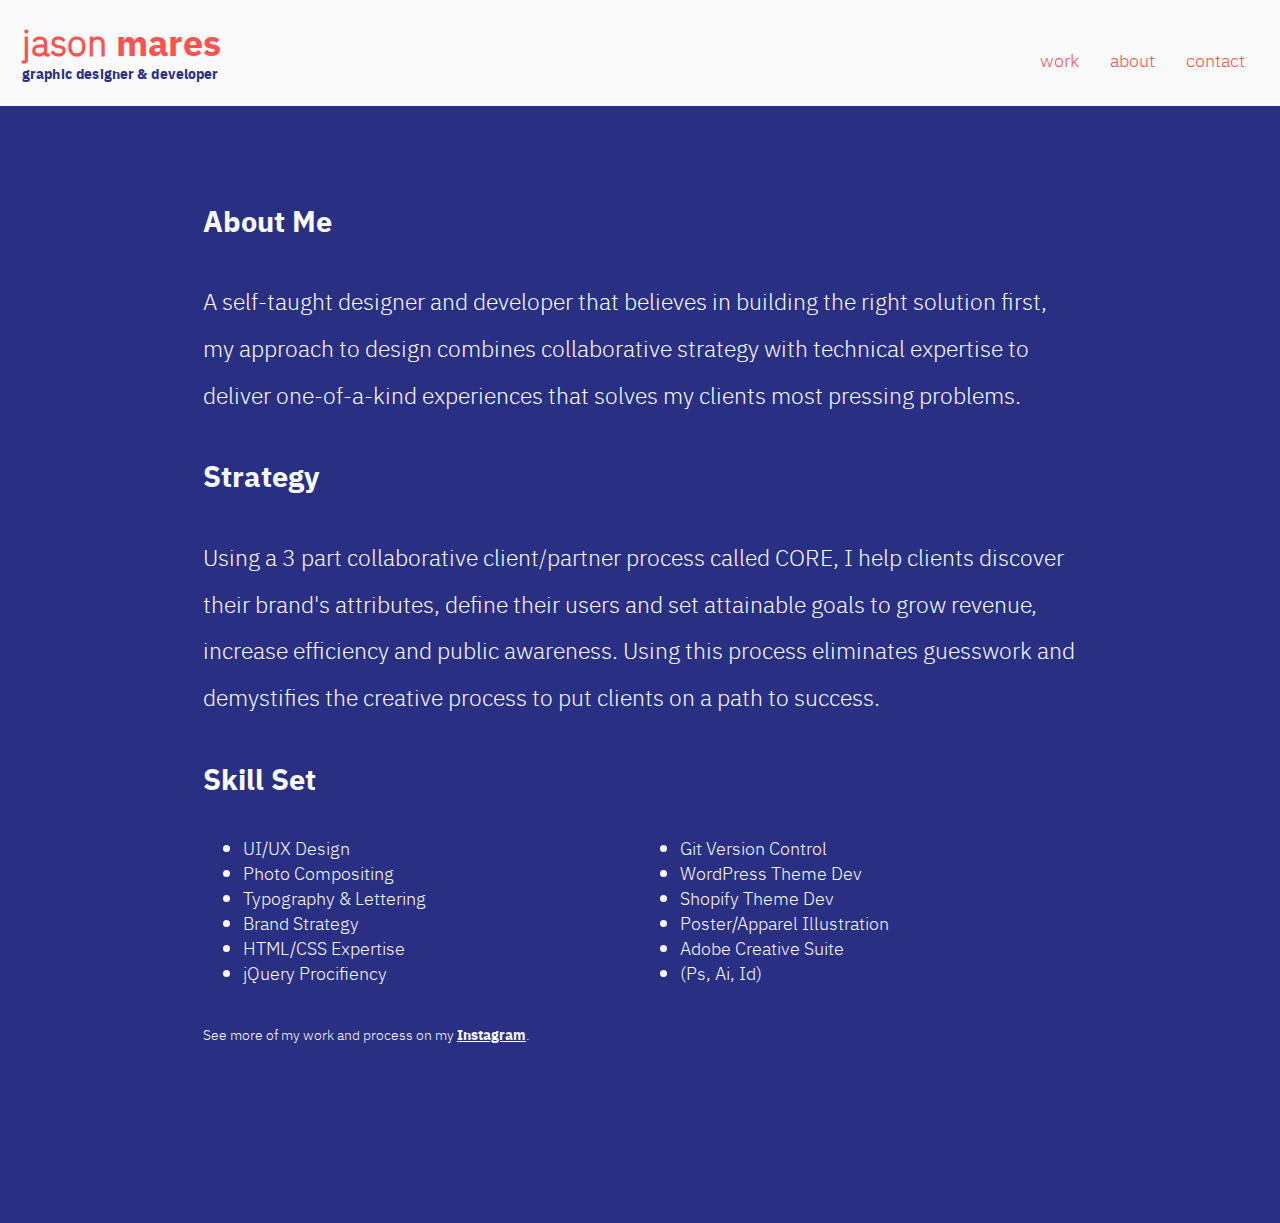
==== about/index.html @ 5fc5e13c "updated navigation, assets and projects" ====
<!DOCTYPE html>
<html>
<head>
    <title>About Jason Mares | Graphic Designer & Front End Developer</title>
    <meta charset="UTF-8">
    <meta name="description" content="" />
    <meta name="keywords" content="" />
    <meta name="viewport" content="width=device-width,initial-scale=1,shrink-to-fit=no">
    <meta name="theme-color" content="#F85452">
    
    <link rel="apple-touch-icon" sizes="180x180" href="/images/favicons/apple-touch-icon.png">
    <link rel="icon" type="image/png" sizes="32x32" href="/images/favicons/favicon-32x32.png">
    <link rel="icon" type="image/png" sizes="16x16" href="/images/favicons/favicon-16x16.png">
    <link rel="manifest" href="/images/favicons/manifest.json">
    <link rel="mask-icon" href="/images/favicons/safari-pinned-tab.svg" color="#f85452">
    <link rel="shortcut icon" href="/images/favicons/favicon.ico">
    <meta name="msapplication-config" content="/images/favicons/browserconfig.xml">
    <link rel="stylesheet" href="/style.css">
    
    <script src="/assets/js/jquery.js"></script>
    <script src="/assets/js/featherlight.min.js"></script>


    <script>
        $(document).ready(function() {
            $("img").unveil(200);
        });
    </script>
</head>
<body>

    <header id="site-nav" class="header">
        <nav>
            <div id="name-logo">
              <a href="/">
                  <h1 id="name">jason <b>mares</b></h1>
                  <h2><b>graphic designer & developer</b></h2>
              </a>
            </div>
            <ul>
                <li><a href="/">work</a></li>
                <li><a href="/about/">about</a></li>
                <li><a href="/contact/">contact</a></li>
            </ul>
        </nav>
    </header>
            
            
            
            

<!--     ABOUT      -->
    <section id="about">
        <div class="container">
<!--                    <p class="intro"><b>expertise</b></p>-->
            <p class="intro"><b>About Me</b></p>
            <p>A self-taught designer and developer that believes in building the right solution first, my approach to design combines collaborative strategy with technical expertise to deliver one-of-a-kind experiences that solves my clients most pressing problems.</p>
            <p class="intro"><b>Strategy</b></p>
            <p>Using a 3 part collaborative client/partner process called CORE, I help clients discover their brand's attributes, define their users and set attainable goals to grow revenue, increase efficiency and public awareness. Using this process eliminates guesswork and demystifies the creative process to put clients on a path to success.</p>
            <p class="intro"><b>Skill Set</b></p>
            <div class="clearfix">
                <ul class="one-half">
                    <li>UI/UX Design</li>
                    <li>Photo Compositing</li>
                    <li>Typography & Lettering</li>
                    <li>Brand Strategy</li>
                    <li>HTML/CSS Expertise</li>
                    <li>jQuery Procifiency</li>
                </ul>
                <ul class="one-half">
                    <li>Git Version Control</li>
                    <li>WordPress Theme Dev</li>
                    <li>Shopify Theme Dev</li>
                    <li>Poster/Apparel Illustration</li>
                    <li>Adobe Creative Suite</li>
                    <li>(Ps, Ai, Id)</li>
                </ul>
            </div>
            <p class="small">See more of my work and process on my <a href="https://www.instagram.com/jasonshottheserif/" target="_blank">Instagram</a>.</p>
        </div>
    </section>

</body>
</html>
---- style.css ----
/* Generated by less 2.5.1 */
/**
 * Scaffolding
 */
@import "assets/css/featherlight.min.css";
.boxed {
  width: 55%;
  margin: 0 auto;
}
.one-full {
  width: 100%;
  margin: 0;
  margin-bottom: 25px;
  float: left;
}
.one-half,
.one-third,
.two-third,
.one-quarter,
.three-quarter,
.one-fifth,
.two-fifth,
.three-fifth,
.four-fifth {
  position: relative;
  margin: 0;
  padding-right: 25px;
  margin-bottom: 25px;
  float: left;
  box-sizing: border-box;
}
.one-full {
  width: 100%;
}
.one-half {
  width: 50%;
}
.one-third {
  width: 33.33333%;
}
.two-third {
  width: 66.66666%;
}
.one-quarter {
  width: 25%;
}
.three-quarter {
  width: 75%;
}
.one-fifth {
  width: 20%;
}
.two-fifth {
  width: 40%;
}
.three-fifth {
  width: 60%;
}
.four-fifth {
  width: 80%;
}
/*
======================================================================================================================
/////////////////////////////////////////////////////////////////////////////////////////////////////////// RESPONSIVE
======================================================================================================================
*/
/*
======================================================================================================================
/////////////////////////////////////////////////////////////////////////////////////////////////////////// TYPOGRAPHY
======================================================================================================================
*/
/*
======================================================================================================================
/////////////////////////////////////////////////////////////////////////////////////////////////////////////// COLORS
======================================================================================================================
*/
/* ORANGE */
/* WHITE */
/* RED */
/* LIGHT GREY */
/* MID GREY */
/* DARK GREY */
/* COOL GREY LIGHT */
/* COOL GREY DARK */
/* HYPERLINK BLUE */
.gradient {
  background: #ffa900;
  background: -moz-linear-gradient(top, #ffa900 0%, #ff9200 100%) !important;
  background: -webkit-linear-gradient(top, #ffa900 0%, #ff9200 100%) !important;
  background: linear-gradient(to bottom, #ffa900 0%, #ff9200 100%) !important;
  filter: progid:DXImageTransform.Microsoft.gradient(startColorstr='#ffa900', endColorstr='#ff9200', GradientType=0) !important;
}
.navUl ul {
  list-style: none;
  margin: 0px;
  padding: 0px;
}
.navUl ul > li {
  display: inline-block;
}
/*
======================================================================================================================
////////////////////////////////////////////////////////////////////////////////////////////////////////////// MODULES
======================================================================================================================
*/
.accordion {
  -webkit-transition: all 0.5s ease;
  -moz-transition: all 0.5s ease;
  -o-transition: all 0.5s ease;
  transition: all 0.5s ease;
}
.accordion label.accordion-label {
  position: relative;
  display: block;
  cursor: pointer;
  background: #383f42;
  color: #fafafa;
  text-transform: uppercase;
  font-weight: 600;
  padding: 1rem;
  border: 1px solid #2a2a2a;
  border-bottom: none;
  -webkit-transition: all 0.5s ease;
  -moz-transition: all 0.5s ease;
  -o-transition: all 0.5s ease;
  transition: all 0.5s ease;
}
.accordion label.accordion-label:hover {
  background: #2c3234;
}
.accordion div > input {
  display: none;
}
.accordion div > input:checked + label:hover {
  background: #25292b;
}
.accordion div > input:checked ~ .article {
  height: auto;
  padding: 2rem;
}
.accordion div > .article {
  background: #ffffff;
  overflow: hidden;
  height: 0px;
}
/*
======================================================================================================================
//////////////////////////////////////////////////////////////////////////////////////////////////////////// ANIMATION
======================================================================================================================
*/
/*
//////////////////////////////////////////////// TRANSITION
*/
.transition {
  -webkit-transition: all 0.5s ease;
  -moz-transition: all 0.5s ease;
  -o-transition: all 0.5s ease;
  transition: all 0.5s ease;
}
/*
//////////////////////////////////////////////// FADE IN
*/
.fadeIn {
  animation-name: fadeIn;
  -webkit-animation-name: fadeIn;
  animation-duration: 0.15s;
  -webkit-animation-duration: 0.15s;
  animation-timing-function: ease;
  -webkit-animation-timing-function: ease;
}
@keyframes fadeIn {
  0% {
    opacity: 0;
  }
  100% {
    opacity: 1;
  }
}
@-webkit-keyframes fadeIn {
  0% {
    opacity: 0;
  }
  100% {
    opacity: 1;
  }
}
/*
//////////////////////////////////////////////// FADE SLIDE DOWN
*/
.fadeSlideDown {
  animation-name: fadeSlideDown;
  -webkit-animation-name: fadeSlideDown;
  animation-duration: 0.5s;
  -webkit-animation-duration: 0.5s;
  animation-timing-function: ease;
  -webkit-animation-timing-function: ease;
  visibility: visible !important;
}
@keyframes fadeSlideDown {
  0% {
    opacity: 0;
    transform: translateY(-10%);
  }
  100% {
    opacity: 1;
    transform: translateY(0%);
  }
}
@-webkit-keyframes fadeSlideDown {
  0% {
    opacity: 0;
    transform: translateY(-10%);
  }
  100% {
    opacity: 1;
    transform: translateY(0%);
  }
}
/*
//////////////////////////////////////////////// FADE SLIDE UP
*/
.fadeSlideDown {
  animation-name: fadeSlideDown;
  -webkit-animation-name: fadeSlideDown;
  animation-duration: 0.5s;
  -webkit-animation-duration: 0.5s;
  animation-timing-function: ease;
  -webkit-animation-timing-function: ease;
  visibility: visible !important;
}
@keyframes fadeSlideDown {
  0% {
    opacity: 0;
    transform: translateY(-10%);
  }
  100% {
    opacity: 1;
    transform: translateY(0%);
  }
}
@-webkit-keyframes fadeSlideDown {
  0% {
    opacity: 0;
    transform: translateY(-10%);
  }
  100% {
    opacity: 1;
    transform: translateY(0%);
  }
}
/*
//////////////////////////////////////////////// NAVIGATION
*/
#nav-icon1,
#nav-icon2,
#nav-icon3,
#nav-icon4 {
  position: absolute;
  top: 20px;
  left: 5%;
  width: 40px;
  height: 30px;
  -webkit-transform: rotate(0deg);
  -moz-transform: rotate(0deg);
  -o-transform: rotate(0deg);
  transform: rotate(0deg);
  -webkit-transition: 0.5s ease-in-out;
  -moz-transition: 0.5s ease-in-out;
  -o-transition: 0.5s ease-in-out;
  transition: 0.5s ease-in-out;
  cursor: pointer;
  z-index: 999;
  display: none;
}
@media (max-width: 830px) {
  #nav-icon1,
  #nav-icon2,
  #nav-icon3,
  #nav-icon4 {
    display: inline-block;
  }
}
#nav-icon1 span,
#nav-icon3 span,
#nav-icon4 span {
  display: block;
  position: absolute;
  height: 5px;
  width: 100%;
  background: #949494;
  opacity: 1;
  left: 0;
  -webkit-transform: rotate(0deg);
  -moz-transform: rotate(0deg);
  -o-transform: rotate(0deg);
  transform: rotate(0deg);
  -webkit-transition: 0.25s ease-in-out;
  -moz-transition: 0.25s ease-in-out;
  -o-transition: 0.25s ease-in-out;
  transition: 0.25s ease-in-out;
}
#nav-icon1 span:nth-child(1) {
  top: 0px;
}
#nav-icon1 span:nth-child(2) {
  top: 13px;
}
#nav-icon1 span:nth-child(3) {
  top: 26px;
}
#nav-icon1.open span:nth-child(1) {
  top: 18px;
  -webkit-transform: rotate(135deg);
  -moz-transform: rotate(135deg);
  -o-transform: rotate(135deg);
  transform: rotate(135deg);
}
#nav-icon1.open span:nth-child(2) {
  opacity: 0;
  left: -60px;
}
#nav-icon1.open span:nth-child(3) {
  top: 18px;
  -webkit-transform: rotate(-135deg);
  -moz-transform: rotate(-135deg);
  -o-transform: rotate(-135deg);
  transform: rotate(-135deg);
}
#nav-icon3 span:nth-child(1) {
  top: 0px;
}
#nav-icon3 span:nth-child(2),
#nav-icon3 span:nth-child(3) {
  top: 13px;
}
#nav-icon3 span:nth-child(4) {
  top: 26px;
}
#nav-icon3.open span:nth-child(1) {
  top: 13px;
  width: 0%;
  left: 50%;
}
#nav-icon3.open span:nth-child(2) {
  -webkit-transform: rotate(45deg);
  -moz-transform: rotate(45deg);
  -o-transform: rotate(45deg);
  transform: rotate(45deg);
}
#nav-icon3.open span:nth-child(3) {
  -webkit-transform: rotate(-45deg);
  -moz-transform: rotate(-45deg);
  -o-transform: rotate(-45deg);
  transform: rotate(-45deg);
}
#nav-icon3.open span:nth-child(4) {
  top: 13px;
  width: 0%;
  left: 50%;
}
.center {
  text-align: center;
}
.slider-container {
  height: 100%;
  min-height: 740px;
  width: 100%;
  max-width: 1200px;
  position: relative;
  overflow: hidden;
  margin-left: 250px;
}
.slider-container .slide {
  width: 100%;
  height: 100%;
  position: absolute;
  bottom: 1em;
  z-index: 10;
  opacity: 0;
  transition: 0.5s all;
}
.slider-container .slide img {
  position: absolute;
  bottom: 1em;
  left: 0px;
  width: 100%;
}
.slider-container [id^="slide"] {
  z-index: 99999;
  position: absolute;
  visibility: hidden;
  cursor: pointer;
  transition: 0.25s all;
  margin: 0.5em;
  bottom: 0px;
}
.slider-container [id^="slide"]:nth-child(1) {
  left: 0px;
}
.slider-container [id^="slide"]:nth-child(2) {
  left: 1em;
}
.slider-container [id^="slide"]:nth-child(3) {
  left: 2em;
}
.slider-container [id^="slide"]:nth-child(4) {
  left: 3em;
}
.slider-container [id^="slide"]:nth-child(5) {
  left: 4em;
}
.slider-container [id^="slide"]:nth-child(6) {
  left: 5em;
}
.slider-container [id^="slide"]:nth-child(7) {
  left: 6em;
}
.slider-container [id^="slide"]:nth-child(8) {
  left: 7em;
}
.slider-container [id^="slide"]:before {
  visibility: visible;
  content: '';
  background-color: #cdcdcd;
  height: 20px;
  width: 20px;
  position: absolute;
  top: 0px;
  left: 0px;
  border-radius: 50%;
  transition: 0.25s all;
  transform: scale(0.75);
}
.slider-container [id^="slide"]:hover {
  animation-name: pulse;
  -webkit-animation-name: pulse;
  animation-duration: 1.5s;
  -webkit-animation-duration: 1.5s;
  animation-iteration-count: infinite;
  -webkit-animation-iteration-count: infinite;
}
.slider-container [id^="slide"]:hover:before {
  background-color: rgba(0, 0, 0, 0.5);
}
.slider-container [id^="slide"]:checked:hover {
  animation-iteration-count: 0;
}
.slider-container [id^="slide"]:checked:before {
  background-color: rgba(0, 0, 0, 0.5);
  transform: scale(1);
}
.slider-container [id^="slide"]:checked + .slide {
  z-index: 100;
  opacity: 1;
}
/*
==============================================
pulse
==============================================
*/
.pulse {
  animation-name: pulse;
  -webkit-animation-name: pulse;
  animation-duration: 1.5s;
  -webkit-animation-duration: 1.5s;
  animation-iteration-count: infinite;
  -webkit-animation-iteration-count: infinite;
}
@keyframes pulse {
  0% {
    transform: scale(0.9);
    opacity: 0.7;
  }
  50% {
    transform: scale(1);
    opacity: 1;
  }
  100% {
    transform: scale(0.9);
    opacity: 0.7;
  }
}
@-webkit-keyframes pulse {
  0% {
    -webkit-transform: scale(0.95);
    opacity: 0.7;
  }
  50% {
    -webkit-transform: scale(1);
    opacity: 1;
  }
  100% {
    -webkit-transform: scale(0.95);
    opacity: 0.7;
  }
}
.rslides {
  position: relative;
  list-style: none;
  overflow: hidden;
  width: 100%;
  padding: 0;
  margin: 0;
}
.rslides li {
  -webkit-backface-visibility: hidden;
  position: absolute;
  display: none;
  width: 100%;
  left: 0;
  top: 0;
}
.rslides li:first-child {
  position: relative;
  display: block;
  float: left;
}
.rslides li img {
  display: block;
  height: auto;
  float: left;
  width: 100%;
  border: 0;
}
.transparent-btns_nav {
  z-index: 3;
  position: absolute;
  -webkit-tap-highlight-color: rgba(0, 0, 0, 0);
  top: 0;
  left: 0;
  display: block;
  background: #fff;
  /* Fix for IE6-9 */
  opacity: 0;
  filter: alpha(opacity=1);
  width: 48%;
  text-indent: -9999px;
  overflow: hidden;
  height: 91%;
}
.transparent-btns_nav.next {
  left: auto;
  right: 0;
}
.large-btns_nav {
  z-index: 3;
  position: absolute;
  -webkit-tap-highlight-color: rgba(0, 0, 0, 0);
  opacity: 0.6;
  text-indent: -9999px;
  overflow: hidden;
  top: 0;
  bottom: 0;
  left: 0;
  background: #000000 url("/images/themes.gif") no-repeat left 50%;
  width: 38px;
}
.large-btns_nav:active {
  opacity: 1.0;
}
.large-btns_nav.next {
  left: auto;
  background-position: right 50%;
  right: 0;
}
.centered-btns_nav:focus,
.transparent-btns_nav:focus,
.large-btns_nav:focus {
  outline: none;
}
.centered-btns_tabs,
.transparent-btns_tabs,
.large-btns_tabs {
  margin-top: 10px;
  text-align: center;
}
.centered-btns_tabs li,
.transparent-btns_tabs li,
.large-btns_tabs li {
  display: inline;
  float: none;
  _float: left;
  *float: left;
  margin-right: 5px;
}
.centered-btns_tabs a,
.transparent-btns_tabs a,
.large-btns_tabs a {
  text-indent: -9999px;
  overflow: hidden;
  -webkit-border-radius: 15px;
  -moz-border-radius: 15px;
  border-radius: 15px;
  background: #ccc;
  background: rgba(0, 0, 0, 0.2);
  display: inline-block;
  _display: block;
  *display: block;
  -webkit-box-shadow: inset 0 0 2px 0 rgba(0, 0, 0, 0.3);
  -moz-box-shadow: inset 0 0 2px 0 rgba(0, 0, 0, 0.3);
  box-shadow: inset 0 0 2px 0 rgba(0, 0, 0, 0.3);
  width: 9px;
  height: 9px;
}
.centered-btns_here a,
.transparent-btns_here a,
.large-btns_here a {
  background: #222;
  background: rgba(0, 0, 0, 0.8);
}
body,
html {
  padding: 0px;
  margin: 0px;
  background-color: #fafafa;
  background-repeat: repeat;
  font-size: 18px;
  font-family: 'IBM Plex Sans Light', sans-serif;
  color: #292f83;
}
@media (max-width: 768px) {
  body,
  html {
    font-size: 12px;
  }
}
body img,
html img {
  max-width: 100%;
}
@font-face {
  font-family: 'IBM Plex Sans Bold';
  src: url('assets/fonts/ibmplexsans-bold-webfont.woff2') format('woff2'), url('assets/fonts/ibmplexsans-bold-webfont.woff') format('woff');
  font-weight: bold;
  font-style: normal;
}
@font-face {
  font-family: 'IBM Plex Sans Italic';
  src: url('assets/fonts/ibmplexsans-italic-webfont.woff2') format('woff2'), url('assets/fonts/ibmplexsans-italic-webfont.woff') format('woff');
  font-weight: normal;
  font-style: italic;
}
@font-face {
  font-family: 'IBM Plex Sans Light';
  src: url('assets/fonts/ibmplexsans-light-webfont.woff2') format('woff2'), url('assets/fonts/ibmplexsans-light-webfont.woff') format('woff');
  font-weight: 100;
  font-style: normal;
}
.highlight {
  position: relative;
  width: 100%;
  padding-bottom: 0px !important;
  line-height: 100%;
  margin: 0px 0 0.1em 0;
}
@media (max-width: 768px) {
  .highlight {
    text-align: left;
    padding-left: 22px;
    box-sizing: border-box;
    margin: 1em 0 0.5em 0;
  }
}
.highlight span {
  display: block;
  padding: 0px 0px 0px 44px;
  z-index: 2;
  position: relative;
}
@media (max-width: 768px) {
  .highlight span {
    padding: 0px;
  }
}
.small {
  font-size: 0.75em;
}
@media (max-width: 768px) {
  .small {
    font-size: 1em;
    opacity: 0.5;
  }
}
h1,
h2,
h3,
h5,
h6 {
  font-family: 'IBM Plex Sans Light', sans-serif;
  color: #f85452;
  line-height: 100%;
}
h1,
.h1 {
  font-size: 11em;
}
h2,
.h2 {
  font-size: 6.8em;
}
h3,
.h3 {
  font-size: 4.2em;
}
h4,
.h4 {
  font-size: 1.6em;
  font-family: 'IBM Plex Sans Bold', sans-serif;
  color: #292f83;
}
p.intro {
  font-size: 1.6em;
}
p {
  font-size: 1.3em;
  line-height: 2em;
  margin-bottom: 1em !important;
  widows: 3;
  orphans: 3;
}
a {
  color: #292f83;
  text-decoration: underline;
  -webkit-text-decoration-skip: ink;
  text-decoration-skip: ink;
  transition: 0.5s all;
  font-family: 'IBM Plex Sans Bold', sans-serif;
}
a:hover {
  color: #f85452;
}
b {
  font-family: 'IBM Plex Sans Bold', sans-serif;
}
blockquote {
  font-size: 2.6em;
  font-family: 'IBM Plex Sans Italic', sans-serif;
  border-left: 22px solid #f85452;
  padding-left: 44px;
}
blockquote span {
  font-size: 0.5em;
  display: block;
  opacity: 0.55;
  margin-top: 2em;
}
.skills {
  opacity: 0.5;
}
.btn {
  background-color: #f85452;
  padding: 1em;
  color: #fafafa;
  display: inline-block;
  transition: 0.5s all;
}
.btn:focus,
.btn:hover {
  background-color: #f85452;
  color: #fafafa;
  border-radius: 44px;
}
.btn:focus span,
.btn:hover span {
  animation-name: pulse;
  -webkit-animation-name: pulse;
  animation-duration: 1.5s;
  -webkit-animation-duration: 1.5s;
  animation-iteration-count: infinite;
  -webkit-animation-iteration-count: infinite;
}
.btn:active {
  transform: scale(0.95);
  background-color: #db0b09;
}
.selection {
  background-color: #c0c3eb;
  color: #fafafa;
}
::selection {
  background-color: #c0c3eb;
  color: #fafafa;
}
::-moz-selection {
  background-color: #c0c3eb;
  color: #fafafa;
}
.clearfix {
  padding: 0;
}
.clearfix:after {
  content: "";
  clear: both;
  display: table;
}
.flex-container {
  display: -ms-flexbox;
  display: -webkit-flex;
  display: flex;
  -webkit-flex-direction: row;
  -ms-flex-direction: row;
  flex-direction: row;
  -webkit-flex-wrap: nowrap;
  -ms-flex-wrap: nowrap;
  flex-wrap: nowrap;
  -webkit-justify-content: flex-start;
  -ms-flex-pack: start;
  justify-content: flex-start;
  -webkit-align-content: stretch;
  -ms-flex-line-pack: stretch;
  align-content: stretch;
  -webkit-align-items: stretch;
  -ms-flex-align: start;
  align-items: stretch;
}
@media (max-width: 768px) {
  .flex-container {
    display: block;
  }
}
.flex-item_one-third {
  -webkit-order: 0;
  -ms-flex-order: 0;
  order: 0;
  -webkit-flex: 1 1 auto;
  -ms-flex: 1 1 auto;
  flex: 1 1 auto;
  -webkit-align-self: auto;
  -ms-flex-item-align: auto;
  align-self: auto;
  max-width: 33.333333%;
  position: relative;
}
@media (max-width: 768px) {
  .flex-item_one-third {
    max-width: 100%;
    -webkit-flex: auto;
    -ms-flex: auto;
    flex: auto;
  }
}
.flex-item_two-third {
  -webkit-order: 0;
  -ms-flex-order: 0;
  order: 0;
  -webkit-flex: 3 1 auto;
  -ms-flex: 3 1 auto;
  flex: 3 1 auto;
  -webkit-align-self: auto;
  -ms-flex-item-align: auto;
  align-self: auto;
  max-width: 66%;
}
@media (max-width: 768px) {
  .flex-item_two-third {
    max-width: 100%;
    -webkit-flex: auto;
    -ms-flex: auto;
    flex: auto;
  }
}
.blue-container {
  background-color: #292f83;
  background-repeat: repeat;
  color: #fafafa;
}
.blue-container a {
  color: #fafafa;
}
.red-container {
  background-color: #f85452;
  background-repeat: repeat;
}
#name-logo {
  transform: scale(0.8);
  transform-origin: 0 0;
  display: table-cell;
}
@media (max-width: 410px) {
  #name-logo {
    transform: scale(0.7);
  }
}
#name-logo a {
  text-decoration: none;
}
#name-logo h1,
#name-logo h2 {
  margin: 0;
}
#name-logo h1 {
  font-size: 2.5em;
}
@media (max-width: 410px) {
  #name-logo h1 {
    color: #292f83;
  }
}
#name-logo h2 {
  font-size: 1em;
  margin-top: 0.5em;
  color: #292f83;
}
@media (max-width: 410px) {
  #name-logo h2 {
    display: none;
  }
}
.container {
  width: 1399px;
  padding: 22px;
  margin: 0 auto;
  box-sizing: border-box;
}
@media (max-width: 1399px) {
  .container {
    width: 100%;
    padding: 0px;
  }
}
.intro-container {
  padding-top: 98px;
  padding: 98px 22px 22px 22px !important;
}
.intro-container p {
  margin-top: 2em;
}
@media (max-width: 768px) {
  .intro-container div {
    width: 100%;
  }
}
.hero-container {
  max-width: 1920px;
  margin: 0 auto;
  position: relative;
}
.hero-container .hero1 {
  position: absolute !important;
  top: 0;
  left: 0;
  max-width: 451px !important;
  width: 19.25%;
}
@media (max-width: 768px) {
  .hero-container .hero1 {
    display: none !important;
  }
}
.hero-container .hero2 {
  width: 57.92%;
}
@media (max-width: 768px) {
  .hero-container .hero2 {
    width: 90%;
    margin: 0 auto;
  }
}
.hero-container .hero3 {
  width: 28.61%;
  position: absolute !important;
  top: 0px;
  right: 0px;
  max-width: 537px;
}
@media (max-width: 768px) {
  .hero-container .hero3 {
    display: block !important;
    top: 20px;
    width: 50%;
  }
}
#hero {
  max-height: 293px !important;
  margin: 0px;
  padding: 0px;
}
#hero img {
  width: 100%;
}
.videoWrapper {
  position: relative;
  padding-bottom: 56.25%;
  height: 0;
}
.videoWrapper iframe {
  position: absolute;
  top: 0;
  left: 0;
  width: 100%;
  height: 100%;
  border: 0px solid transparent;
}
@media (max-width: 768px) {
  .one-half,
  .one-third,
  .two-third,
  .one-quarter,
  .three-quarter,
  .one-fifth,
  .two-fifth,
  .three-fifth,
  .four-fifth {
    width: 100%;
  }
}
footer {
  font-size: 0.6em;
  text-align: center;
  padding: 35.2px;
  opacity: 0.5;
}
header {
  position: fixed;
  top: 0px;
  padding: 22px;
  z-index: 999999999999999999;
  transition: 2s all;
  background-color: #fafafa;
  width: 100%;
}
@media (max-width: 1399px) {
  header {
    padding: 22px 22px 11px 22px;
    box-sizing: border-box;
  }
}
@media (max-width: 768px) {
  header {
    position: fixed;
    width: 100%;
  }
}
@media (min-width: 768px) {
  header {
    top: 0px !important;
  }
}
header nav {
  width: 1399px;
  margin: 0 auto;
  display: table;
}
@media (max-width: 1399px) {
  header nav {
    width: 100%;
  }
}
header nav .logo {
  height: 61px;
  width: 95px;
  display: table-cell;
  vertical-align: middle;
}
header nav ul {
  text-align: right;
  display: table-cell;
  vertical-align: middle;
  white-space: nowrap;
}
header nav ul li {
  display: inline-block;
}
header nav ul li a {
  text-decoration: none;
  font-family: 'IBM Plex Sans Light', sans-serif;
  color: #f85452;
  transition: 0.5s color;
  padding: 0.75em ;
  font-size: 1em;
}
header nav ul li a:hover {
  color: #292f83;
  border-color: #292f83;
  border-bottom: 0.5em;
}
@media (max-width: 1080px) {
  header nav ul li a {
    font-size: 0.75em;
  }
}
@media (max-width: 920px) {
  header nav ul li a {
    font-size: 0.65em;
  }
}
@media (max-width: 768px) {
  header nav ul li a {
    padding: 22px 0px 0px 22px;
    font-size: 1.3em;
  }
}
header nav ul:after {
  content: "";
  clear: both;
  display: table;
}
.sticky {
  position: fixed;
  bottom: 0px;
  width: 100%;
  transition: 2s all;
}
body.index #form-function {
  text-align: center;
  position: relative;
  overflow: hidden;
  display: none !important;
}
body.index #form-function img {
  display: block;
  margin: 0 auto;
  max-width: 1089px;
  z-index: 2;
  position: relative;
  animation-name: riseFadeUp;
  -webkit-animation-name: riseFadeUp;
  animation-duration: 0.5s;
  -webkit-animation-duration: 0.5s;
  animation-iteration-count: 1;
  -webkit-animation-iteration-count: 1;
  animation-timing-function: ease-out;
}
@media (max-width: 768px) {
  body.index #form-function img {
    margin-top: -188px;
  }
}
@media (max-width: 768px) {
  body.index #form-function {
    display: table-cell;
    vertical-align: middle;
    height: 100vh;
  }
}
body.index #form-function .see-work {
  font-size: 1.5em;
  font-family: 'IBM Plex Sans Bold', sans-serif;
  padding-top: 2em;
  position: relative;
  width: 100%;
  animation-name: slideRight;
  -webkit-animation-name: slideRight;
  animation-duration: 0.75s;
  -webkit-animation-duration: 0.75s;
  animation-timing-function: ease-out;
  -webkit-animation-timing-function: ease-out;
  visibility: visible !important;
}
@media (min-width: 768px) {
  body.index #form-function .see-work {
    display: none;
  }
}
body.index #form-function .see-work .seeworkcontainer {
  width: 100%;
}
body.index #form-function .see-work a {
  position: absolute;
  text-decoration: none;
  padding-top: 31px;
  padding-left: 70px;
  left: -22px;
  width: 100%;
  text-align: left;
  box-sizing: border-box;
}
body.index #form-function .see-work #see {
  color: #fafafa;
  border-bottom: 4px solid #fafafa;
  z-index: 25;
  position: relative;
}
body.index #form-function .see-work #work {
  color: #f85452;
  border-bottom: 4px solid #f85452;
  z-index: 3;
  position: relative;
  background-color: #ffffff;
  padding-right: 10px;
  box-sizing: border-box;
}
body.index #form-function .see-work .pointers {
  width: 90%;
  position: absolute;
  top: 30px;
  right: 0px;
  text-align: right;
  box-sizing: border-box;
  z-index: 2;
}
@media (min-width: 426px) {
  body.index #form-function .see-work .pointers {
    position: relative;
    right: auto;
    top: -3px;
  }
}
body.index #form-function .see-work .pointer {
  border: solid #f85452;
  border-width: 0 3px 3px 0;
  display: inline-block;
  padding: 3px;
  text-align: right;
  transform: rotate(-45deg);
  -webkit-transform: rotate(-45deg);
  animation-name: fadeArrow;
  -webkit-animation-name: fadeArrow;
  animation-duration: 3s;
  -webkit-animation-duration: 3s;
  animation-iteration-count: infinite;
  -webkit-animation-iteration-count: infinite;
}
body.index #form-function .see-work .pointer.one {
  animation-delay: 0.25s !important;
}
body.index #form-function .see-work .pointer.two {
  animation-delay: 0.5s !important;
}
body.index #form-function .see-work .pointer.three {
  animation-delay: 0.75s !important;
}
body.index #form-function .see-work .pointer.four {
  animation-delay: 1s !important;
}
body.index #form-function .see-work .pointer.five {
  animation-delay: 1.25s !important;
}
body.index #form-function .see-work .pointer.six {
  animation-delay: 1.5s !important;
}
body.index #form-function .see-work .pointer.seven {
  animation-delay: 1.75s !important;
}
body.index #form-function .see-work .pointer.eight {
  animation-delay: 2s !important;
}
body.index #form-function .see-work .pointer.nine {
  animation-delay: 2.25s !important;
}
body.index #form-function .see-work .pointer.ten {
  animation-delay: 2.5s !important;
}
body.index #form-function .see-work .circle {
  position: absolute;
  top: 0px;
  left: 0px;
  background-color: #f85452;
  height: 100px;
  width: 100px;
  z-index: 4;
  border-radius: 50%;
}
body.index #form-function .white-box {
  background-color: #fafafa;
  min-width: 500px;
  min-height: 500px;
  position: absolute;
  top: -400px;
  z-index: 0;
  transform: rotate(45deg);
  left: -250px;
  animation-duration: 0.15s;
  -webkit-animation-duration: 0.15s;
  animation-timing-function: ease;
  -webkit-animation-timing-function: ease;
  animation-name: fadeIn;
  -webkit-animation-name: fadeIn;
  animation-duration: 1.5s;
  -webkit-animation-duration: 1.5s;
  animation-iteration-count: 1;
  -webkit-animation-iteration-count: 1;
  animation-timing-function: ease-out;
}
@media (min-width: 768px) {
  body.index #form-function .white-box {
    display: none;
  }
}
body.index #form-function .blue-box {
  background-color: #292f83;
  min-width: 800px;
  min-height: 800px;
  position: absolute;
  bottom: -500px;
  z-index: 0;
  transform: rotate(45deg);
  right: -425px;
  animation-duration: 0.15s;
  -webkit-animation-duration: 0.15s;
  animation-timing-function: ease;
  -webkit-animation-timing-function: ease;
  animation-name: fadeIn;
  -webkit-animation-name: fadeIn;
  animation-duration: 1.5s;
  -webkit-animation-duration: 1.5s;
  animation-iteration-count: 1;
  -webkit-animation-iteration-count: 1;
  animation-timing-function: ease-out;
}
@media (min-width: 768px) {
  body.index #form-function .blue-box {
    display: none;
  }
}
body.index ul {
  list-style: none;
  padding: 0px;
  margin: 0px;
}
body.index section {
  padding-top: 75px;
}
@media (max-width: 768px) {
  body.index section:first-child {
    padding-top: 0px;
  }
}
body.index section#logos img {
  border: 1px solid #e7e8f7;
}
body.index section .highlight {
  font-size: 2em;
}
@media (max-width: 768px) {
  body.index section {
    box-sizing: border-box;
    margin: 0px;
  }
}
body.index section ul {
  width: 100%;
}
@media (max-width: 768px) {
  body.index section ul {
    padding: 0 22px !important;
    box-sizing: border-box;
  }
}
body.index section ul li {
  margin-bottom: 5px;
  box-sizing: border-box;
  border: 11px solid transparent;
}
@media (max-width: 768px) {
  body.index section ul li {
    border-left: 0px solid transparent;
    border-right: 0px solid transparent;
  }
}
body.index section ul li.header h2 {
  word-break: break-all;
  color: #f85452;
  box-sizing: border-box;
  padding: 0.33em 0.5em;
  margin: 0px;
  text-align: center;
}
@media (max-width: 768px) {
  body.index section ul li.header h2 {
    padding: 0.33em 0px;
  }
}
body.index section ul li img {
  transition: 0.5s all;
  background-color: #fafafa;
  display: block;
  min-height: 2em;
  width: 100%;
}
body.index section ul li.full {
  width: 100%;
}
body.index section ul li a:before {
  transition: 0.75s all;
  content: '';
  opacity: 0;
}
body.index section ul li a:hover:before {
  position: absolute;
  opacity: 0.6;
  top: 0;
  right: 0;
  bottom: 0;
  left: 0;
  background-image: linear-gradient(to bottom right, #f85452, #292f83);
}
body.index section ul:after {
  content: "";
  clear: both;
  display: table;
}
.case-study-container {
  padding: 11px !important;
  box-sizing: border-box;
}
.case-study-container li {
  border: 0px solid transparent !important;
}
.case-study {
  box-sizing: border-box;
  background-color: #c0c3eb;
  background-size: 100%;
  background-position: 50% 50%;
  transition: 1s all ease;
  width: 100%;
  position: relative;
}
.case-study:hover {
  background-position: 50% 60%;
}
.case-study:hover .btn {
  border-radius: 44px;
}
.case-study:hover div {
  transform: scale(1.02);
}
.case-study:active {
  background-size: 100%;
}
.case-study:active div {
  transform: scale(0.99);
}
@media (max-width: 1399px) {
  .case-study {
    background-size: cover !important;
  }
  .case-study:hover {
    background-size: cover !important;
  }
}
.case-study a {
  color: #fafafa;
  text-decoration: none;
  padding: 4em;
  display: block;
  background-color: rgba(0, 0, 0, 0.5);
}
@media (max-width: 768px) {
  .case-study a {
    padding: 4em 2em;
    display: block;
    text-align: center;
  }
}
.case-study a div {
  max-width: 650px;
  width: 100%;
  transition: 0.5s all;
}
.case-study a div * {
  font-family: 'IBM Plex Sans Light', sans-serif;
}
.case-study a div h3 {
  color: #fafafa;
  line-height: 100%;
  margin: 0px;
}
.case-study h2 {
  font-size: 2em;
  width: 100%;
  position: relative;
  margin-top: 0px;
}
.case-study .btn {
  border: 3px solid #fafafa;
  background-color: transparent;
  text-align: center;
}
.case-study .btn:hover {
  background-color: #f85452;
  transform: scale(1);
}
.case-study .small {
  font-size: 0.5em;
}
.case-study.supreme-web {
  background-image: url(images/supreme-hero.jpg);
  color: #fafafa;
  padding: 0;
}
.case-study.supreme-web:after {
  content: "";
  clear: both;
  display: table;
}
mark {
  background-color: transparent;
  color: #fafafa;
  position: absolute;
  top: 22px;
  right: 22px;
  border-bottom: 5px solid #fafafa;
}
mark span {
  font-size: 1em;
}
#about {
  width: 100%;
  margin: 0 auto;
  padding: 9em 0em;
  background-color: #292f83;
  background-repeat: repeat;
  color: #fafafa;
}
#about a {
  color: #fafafa;
}
#about .container {
  max-width: 874.375px;
}
#about p {
  color: #fafafa;
  margin-bottom: 22px;
}
@media (max-width: 768px) {
  #about p {
    width: 90%;
    margin: 0 auto;
  }
}
#about h2 {
  font-family: 'IBM Plex Sans Light', sans-serif;
  color: rgba(41, 47, 131, 0.75);
  font-weight: 100;
}
#about h2:after {
  display: none;
}
#about ul {
  width: 50%;
  margin-bottom: 22px;
}
@media (max-width: 768px) {
  #about {
    margin-top: 6em;
  }
}
#contact {
  width: 100%;
  margin-bottom: 0em;
  padding: 3em 0em;
  box-sizing: border-box;
  margin-top: 22px;
  background-color: #f85452;
  background-repeat: repeat;
}
#contact form {
  max-width: 546.484375px;
  margin-left: auto;
  margin-right: auto;
}
@media (max-width: 768px) {
  #contact form {
    width: 90%;
    margin: 0 auto;
  }
}
@media (max-width: 1399px) {
  #contact {
    width: 100%;
  }
}
#contact h2 {
  font-size: 2.6em;
  color: #fafafa;
}
#contact input,
#contact textarea,
#contact button {
  width: 100%;
  display: block;
  min-height: 55px;
  padding: 22px;
  box-sizing: border-box;
  margin-bottom: 30px;
  border: 2px solid #c0c3eb;
  font-family: 'IBM Plex Sans Light', sans-serif;
  font-size: 21px;
}
#contact input:focus,
#contact textarea:focus,
#contact button:focus {
  border: 2px solid #292f83;
  outline: none;
}
#contact textarea {
  min-height: 233px;
}
#contact button {
  background-color: #292f83;
  color: #fafafa;
  outline: none;
  cursor: pointer;
  width: 50%;
  font-family: 'IBM Plex Sans Light', sans-serif;
  transition: 0.5s all;
  margin: 0 auto;
  border: 0px solid transparent !important;
}
@media only screen and (max-width: 768px) {
  #contact button {
    width: 100%;
  }
}
#contact button:focus,
#contact button:hover {
  background-color: #292f83;
  color: #fafafa;
  transform: scale(1.1);
}
#contact button:active {
  transform: scale(0.9);
  background-color: #db0b09;
}
body.project-template {
  padding-top: 98px;
}
@media (max-width: 768px) {
  body.project-template p {
    width: 90%;
    margin: auto;
  }
}
body.project-template h2 {
  font-size: 4.8em;
}
@media (max-width: 768px) {
  body.project-template h2 {
    padding: 22px;
    box-sizing: border-box;
  }
}
body.project-template .hero {
  background-color: #292f83;
  background-repeat: repeat;
  color: #fafafa;
}
body.project-template .hero a {
  color: #fafafa;
}
body.project-template .hero #case-study-hero {
  position: absolute;
  top: -3.7em;
  left: -3.65em;
  max-width: 1023px;
  width: 100%;
  transition: 0.5s all;
}
@media (max-width: 1338px) {
  body.project-template .hero #case-study-hero {
    min-width: 943px;
    left: -65%;
    top: -10em;
  }
}
@media (max-width: 1154px) {
  body.project-template .hero #case-study-hero {
    width: 100% !important;
    min-width: auto !important;
    left: -50px;
    padding: 6.15em 0;
    position: relative;
    top: auto;
  }
}
@media (max-width: 910px) {
  body.project-template .hero #case-study-hero {
    width: 100% !important;
    padding: 0px;
    top: -3.8em !important;
    left: -29%;
  }
}
body.project-template .hero div {
  height: inherit;
}
@media (max-width: 910px) {
  body.project-template .hero .one-half {
    width: 100%;
    padding: 0em !important;
  }
}
body.project-template .hero .one-half h2,
body.project-template .hero .one-half .skills {
  color: #fafafa;
  margin: 0px !important;
  max-width: 767px;
}
body.project-template .hero .one-half p {
  margin-top: 5.3em;
  max-width: 767px;
}
body.project-template .hero .one-half .title {
  position: relative;
}
body.project-template .hero .one-half .title:before {
  content: '';
  position: absolute;
  width: 13px;
  background-color: #f85452;
  box-sizing: border-box;
  height: 8.79em;
  bottom: 0.7em;
  left: -35px;
}
@media (max-width: 442px) {
  body.project-template .hero .one-half .title:before {
    height: 12.79em;
  }
}
@media (max-width: 910px) {
  body.project-template .hero .one-half .title {
    margin-left: 36px !important;
  }
}
body.project-template .hero .one-half .title h2 {
  padding-left: 0 !important;
}
body.project-template .hero .one-half:nth-child(2) {
  padding: 4.85em 0;
}
@media (max-width: 1006px) {
  body.project-template .hero .one-half:nth-child(2) {
    padding: 3.15em 0 !important;
  }
}
@media (max-width: 910px) {
  body.project-template .hero .one-half:nth-child(2) {
    padding: 22px !important;
  }
}
body.project-template #wrapper {
  margin-top: 19em;
}
body.project-template #wrapper .highlight {
  text-align: center;
  margin-bottom: 0.5em;
}
body.project-template #wrapper section {
  margin-bottom: 13em;
  width: 100%;
  position: relative;
}
body.project-template .media-wrapper {
  position: relative;
  max-width: 1148px;
  width: 100%;
  margin: 0 auto;
}
@media (max-width: 768px) {
  body.project-template .media-wrapper {
    width: 90%;
    margin: 0 auto;
  }
}
body.project-template .media-wrapper img {
  text-align: center;
  margin: 0 auto;
  display: block;
}
body.project-template .inner-wrapper {
  max-width: 699px;
  width: 90%;
  margin: 0 auto;
  text-align: center;
}
@media (max-width: 768px) {
  body.project-template .ui-showcase .one-half:nth-child(1) {
    min-height: 590px;
  }
}
body.project-template .ui-showcase img {
  top: 0;
  right: 0;
  left: 0;
  bottom: 0;
  margin: 2em auto 0;
  animation-name: fadeLoop;
  -webkit-animation-name: fadeLoop;
  animation-duration: 9s;
  -webkit-animation-duration: 9s;
  animation-iteration-count: infinite;
  width: 406px;
}
@media (max-width: 768px) {
  body.project-template .ui-showcase img {
    margin: 5em auto;
    height: 100%;
    width: auto;
  }
}
body.project-template .ui-showcase img:nth-child(1) {
  position: absolute;
  z-index: 1;
  opacity: 0;
}
body.project-template .ui-showcase img:nth-child(2) {
  position: absolute;
  z-index: 2;
  animation-delay: 3s;
  opacity: 0;
}
body.project-template .ui-showcase img:nth-child(3) {
  position: absolute;
  z-index: 3;
  animation-delay: 6s;
  opacity: 0;
}
body.project-template .ui-showcase blockquote {
  margin: 5.5em 0;
}
@media (max-width: 768px) {
  body.project-template .ui-showcase blockquote {
    margin: 2em 0;
  }
}
@media (max-width: 768px) {
  body.project-template .highlight {
    font-size: 4.2em;
    text-align: left !important;
  }
}
body.project-template #mobile-first {
  min-height: 1290px;
  overflow: hidden;
}
body.project-template #mobile-first h2 {
  position: relative;
  z-index: 2;
  padding: 0 22px;
  box-sizing: border-box;
}
body.project-template #mobile-first img {
  transition: 0.5s all;
}
body.project-template #mobile-first img#tire {
  position: absolute;
  top: 7.5em;
  right: 0;
  z-index: 1;
}
@media (max-width: 1258px) {
  body.project-template #mobile-first img#tire {
    right: -24%;
  }
}
@media (max-width: 1036px) {
  body.project-template #mobile-first img#tire {
    transform: rotate(-30deg);
    right: -34%;
  }
}
body.project-template #mobile-first img#product-page {
  position: absolute;
  top: 36em;
  left: -6.2em;
  z-index: 1;
}
@media (max-width: 1036px) {
  body.project-template #mobile-first img#product-page {
    transform: rotate(15deg);
    left: -9%;
  }
}
@media (max-width: 1036px) {
  body.project-template #mobile-first {
    min-height: 73em;
  }
}
@media (max-width: 768px) {
  body.project-template #mobile-first {
    min-height: 93em;
  }
}
@media (max-width: 520px) {
  body.project-template #mobile-first {
    min-height: 83em;
  }
}
@media (max-width: 380px) {
  body.project-template #mobile-first {
    min-height: 68em;
  }
}
body.project-template #navigation-showcase {
  *zoom: 1;
}
body.project-template #navigation-showcase:before,
body.project-template #navigation-showcase:after {
  content: " ";
  /* 1 */
  display: table;
  /* 2 */
}
body.project-template #navigation-showcase:after {
  clear: both;
}
body.project-template #navigation-showcase .one-half {
  padding: 0px;
}
body.project-template #navigation-showcase .one-half:nth-child(1) {
  margin-left: 50%;
  text-align: right;
}
@media (max-width: 768px) {
  body.project-template #navigation-showcase .one-half:nth-child(1) {
    margin-left: auto;
  }
}
body.project-template #navigation-showcase .one-half:nth-child(2) {
  margin-left: -100%;
  padding-left: 5%;
  position: -webkit-sticky;
  position: sticky;
  top: 0;
}
body.project-template #navigation-showcase .one-half:nth-child(2) h2 {
  margin: 4em 0em 2em;
}
@media (max-width: 768px) {
  body.project-template #navigation-showcase .one-half:nth-child(2) {
    margin-left: auto;
  }
  body.project-template #navigation-showcase .one-half:nth-child(2) h2 {
    text-align: center;
    margin: 0px;
    padding: 0px;
  }
}
body.project-template #desktop img {
  display: block;
  width: 100%;
}
body.project-template .solution .circle-container {
  margin: 0 auto;
}
body.project-template .solution .circle-container .circle {
  display: inline-block;
  width: 25%;
  height: 0;
  padding: 12.5% 0;
  border-radius: 50%;
  background-color: #f85452;
  color: #fafafa;
  text-align: center;
  float: left;
  margin-right: 22px;
}
@media (max-width: 768px) {
  body.project-template .solution .circle-container .circle {
    display: block;
  }
}
body.project-template .main-content section {
  margin-bottom: 10em;
  position: relative;
}
body.project-template .main-content section:before {
  font-size: 4em;
  font-family: 'IBM Plex Sans Bold', sans-serif;
  position: absolute;
  left: 0px;
  z-index: 999999999;
}
body.project-template .main-content section:nth-child(1):before {
  content: '1';
}
body.project-template .main-content section:nth-child(2):before {
  content: '2';
}
body.project-template .main-content section:nth-child(3):before {
  content: '3';
}
body.project-template .main-content section:nth-child(4):before {
  content: '4';
}
body.project-template .main-content section:nth-child(5):before {
  content: '5';
}
body.project-template .main-content section:nth-child(6):before {
  content: '6';
}
body.project-template .main-content h3 {
  font-size: 1.25em;
}
body.project-template .main-content h2,
body.project-template .main-content h3,
body.project-template .main-content p {
  width: 66%;
  margin-left: 250px;
}
@media (max-width: 768px) {
  body.project-template .main-content h2,
  body.project-template .main-content h3,
  body.project-template .main-content p {
    width: 100%;
    margin-left: 0px;
    padding: 22px;
    box-sizing: border-box;
  }
}
body.project-template .animated img {
  width: 33%;
}
.header {
  -webkit-transition-duration: .5s;
  transition-duration: .5s;
  -webkit-transition-timing-function: cubic-bezier(0.215, 0.61, 0.355, 1);
  transition-timing-function: cubic-bezier(0.215, 0.61, 0.355, 1);
  -webkit-transition-property: -webkit-transform;
  transition-property: transform;
}
.header--hidden {
  -webkit-transform: translateY(-100%);
  -ms-transform: translateY(-100%);
  transform: translateY(-100%);
}
@media (max-width: 768px) {
  .slider-container {
    margin-left: 0px;
  }
}
body.iframe-template img,
body.iframe-template p {
  width: 50%;
  margin: 22px auto;
  display: block;
}
@media (max-width: 768px) {
  body.iframe-template img,
  body.iframe-template p {
    width: 90%;
  }
}
@media all {
  .featherlight {
    display: none;
    /* dimensions: spanning the background from edge to edge */
    position: fixed;
    top: 0;
    right: 0;
    bottom: 0;
    left: 0;
    z-index: 9999999999;
    /* position: centering content */
    text-align: center;
    /* insures that the ::before pseudo element doesn't force wrap with fixed width content; */
    white-space: nowrap;
    /* styling */
    cursor: pointer;
    background: #333;
    /* IE8 "hack" for nested featherlights */
    background: rgba(0, 0, 0, 0);
  }
  /* support for nested featherlights. Does not work in IE8 (use JS to fix) */
  .featherlight:last-of-type {
    background: rgba(0, 0, 0, 0.8);
  }
  .featherlight:before {
    /* position: trick to center content vertically */
    content: '';
    display: inline-block;
    height: 100%;
    vertical-align: middle;
    margin-right: -0.25em;
  }
  .featherlight .featherlight-content {
    /* make content container for positioned elements (close button) */
    position: relative;
    /* position: centering vertical and horizontal */
    text-align: left;
    vertical-align: middle;
    display: inline-block;
    /* dimensions: cut off images */
    overflow: auto;
    padding: 25px 25px 0;
    border-bottom: 25px solid transparent;
    /* dimensions: handling small or empty content */
    min-width: 30%;
    /* dimensions: handling large content */
    margin-left: 5%;
    margin-right: 5%;
    max-height: 95%;
    /* styling */
    background: #fff;
    cursor: auto;
    /* reset white-space wrapping */
    white-space: normal;
  }
  /* contains the content */
  .featherlight .featherlight-inner {
    /* make sure its visible */
    display: block;
  }
  .featherlight .featherlight-close-icon {
    /* position: centering vertical and horizontal */
    position: absolute;
    z-index: 9999;
    top: 0;
    right: 0;
    /* dimensions: 25px x 25px */
    line-height: 25px;
    width: 25px;
    /* styling */
    cursor: pointer;
    text-align: center;
    font: Arial, sans-serif;
    background: #fff;
    /* Set the background in case it overlaps the content */
    background: rgba(255, 255, 255, 0.3);
    color: #000;
  }
  .featherlight .featherlight-image {
    /* styling */
    width: 100%;
  }
  .featherlight-iframe .featherlight-content {
    /* removed the border for image croping since iframe is edge to edge */
    border-bottom: 0;
    padding: 0;
  }
  .featherlight iframe {
    /* position */
    position: absolute;
    /* dimensions */
    width: 100%;
    height: 100%;
    /* styling */
    border: none;
  }
  .featherlight-iframe .featherlight-content {
    /* dimensions: 1140px prevents iframe from spanning the full width of the browser */
    width: 90%;
    max-width: 1140px;
    /* spacing */
    margin: 0;
    padding: 0;
  }
  .featherlight-iframe .featherlight-inner {
    /* positioning */
    display: block;
    float: left;
    position: relative;
    /* dimensions */
    width: 100%;
  }
  .featherlight .featherlight-inner:after {
    /* dimensions */
    content: "";
    float: left;
    width: 100%;
    padding-top: 57%;
    display: block;
    position: relative;
  }
}
.featherlight-iframe .featherlight-content {
  height: 90%;
}
/* handling phones and small screens */
@media only screen and (max-width: 1024px) {
  .featherlight .featherlight-content {
    /* dimensions: maximize lightbox with for small screens */
    margin-left: 10px;
    margin-right: 10px;
    max-height: 98%;
    padding: 10px 10px 0;
    border-bottom: 10px solid transparent;
  }
  .featherlight-iframe .featherlight-content {
    margin: 0;
  }
}
.fadeArrow {
  animation-name: fadeArrow;
  -webkit-animation-name: fadeArrow;
  animation-duration: 3s;
  -webkit-animation-duration: 3s;
  animation-iteration-count: infinite;
  -webkit-animation-iteration-count: infinite;
}
@keyframes fadeArrow {
  0% {
    opacity: 0;
  }
  50% {
    opacity: 1;
  }
  100% {
    opacity: 0;
  }
}
@-webkit-keyframes fadeArrow {
  0% {
    opacity: 0;
  }
  50% {
    opacity: 1;
  }
  100% {
    opacity: 0;
  }
}
.riseFadeUp {
  animation-name: riseFadeUp;
  -webkit-animation-name: riseFadeUp;
  animation-duration: 0.5s;
  -webkit-animation-duration: 0.5s;
  animation-iteration-count: 1;
  -webkit-animation-iteration-count: 1;
  animation-timing-function: ease-out;
}
@keyframes riseFadeUp {
  0% {
    opacity: 0;
    transform: translateY(20%);
  }
  100% {
    opacity: 1;
    transform: translateY(0%);
  }
}
@-webkit-keyframes riseFadeUp {
  0% {
    opacity: 0;
    -webkit-transform: translateY(20%);
  }
  100% {
    opacity: 1;
    -webkit-transform: translateY(0%);
  }
}
.fadeIn {
  animation-name: fadeIn;
  -webkit-animation-name: fadeIn;
  animation-duration: 1.5s;
  -webkit-animation-duration: 1.5s;
  animation-iteration-count: 1;
  -webkit-animation-iteration-count: 1;
  animation-timing-function: ease-out;
}
@keyframes fadeIn {
  0% {
    opacity: 0;
  }
  40% {
    opacity: 0;
  }
  100% {
    opacity: 1;
  }
}
@-webkit-keyframes fadeIn {
  0% {
    opacity: 0;
  }
  40% {
    opacity: 0;
  }
  100% {
    opacity: 1;
  }
}
.slideRight {
  animation-name: slideRight;
  -webkit-animation-name: slideRight;
  animation-duration: 0.75s;
  -webkit-animation-duration: 0.75s;
  animation-timing-function: ease-out;
  -webkit-animation-timing-function: ease-out;
  visibility: visible !important;
}
@keyframes slideRight {
  0% {
    transform: translateX(250%);
    opacity: 0;
  }
  75% {
    transform: translateX(-10%);
  }
  100% {
    transform: translateX(0%);
    opacity: 1;
  }
}
@-webkit-keyframes slideRight {
  0% {
    -webkit-transform: translateX(250%);
    opacity: 0;
  }
  75% {
    -webkit-transform: translateX(-10%);
  }
  100% {
    -webkit-transform: translateX(0%);
    opacity: 1;
  }
}
.miniPulse {
  animation-name: miniPulse;
  -webkit-animation-name: miniPulse;
  animation-duration: 1.5s;
  -webkit-animation-duration: 1.5s;
  animation-iteration-count: infinite;
  -webkit-animation-iteration-count: infinite;
}
@keyframes miniPulse {
  0% {
    transform: scale(0.95);
  }
  50% {
    transform: scale(1);
  }
  100% {
    transform: scale(0.95);
  }
}
@-webkit-keyframes miniPulse {
  0% {
    -webkit-transform: scale(0.95);
  }
  50% {
    -webkit-transform: scale(1);
  }
  100% {
    -webkit-transform: scale(0.95);
  }
}
.fadeLoop {
  animation-name: fadeLoop;
  -webkit-animation-name: fadeLoop;
  animation-timing-function: ease-out;
}
@keyframes fadeLoop {
  0% {
    opacity: 0;
  }
  20% {
    opacity: 1;
  }
  40% {
    opacity: 1;
  }
  60% {
    opacity: 0;
  }
  100% {
    opacity: 0;
  }
}
@-webkit-keyframes fadeLoop {
  0% {
    opacity: 0;
  }
  20% {
    opacity: 1;
  }
  40% {
    opacity: 1;
  }
  60% {
    opacity: 0;
  }
  100% {
    opacity: 0;
  }
}
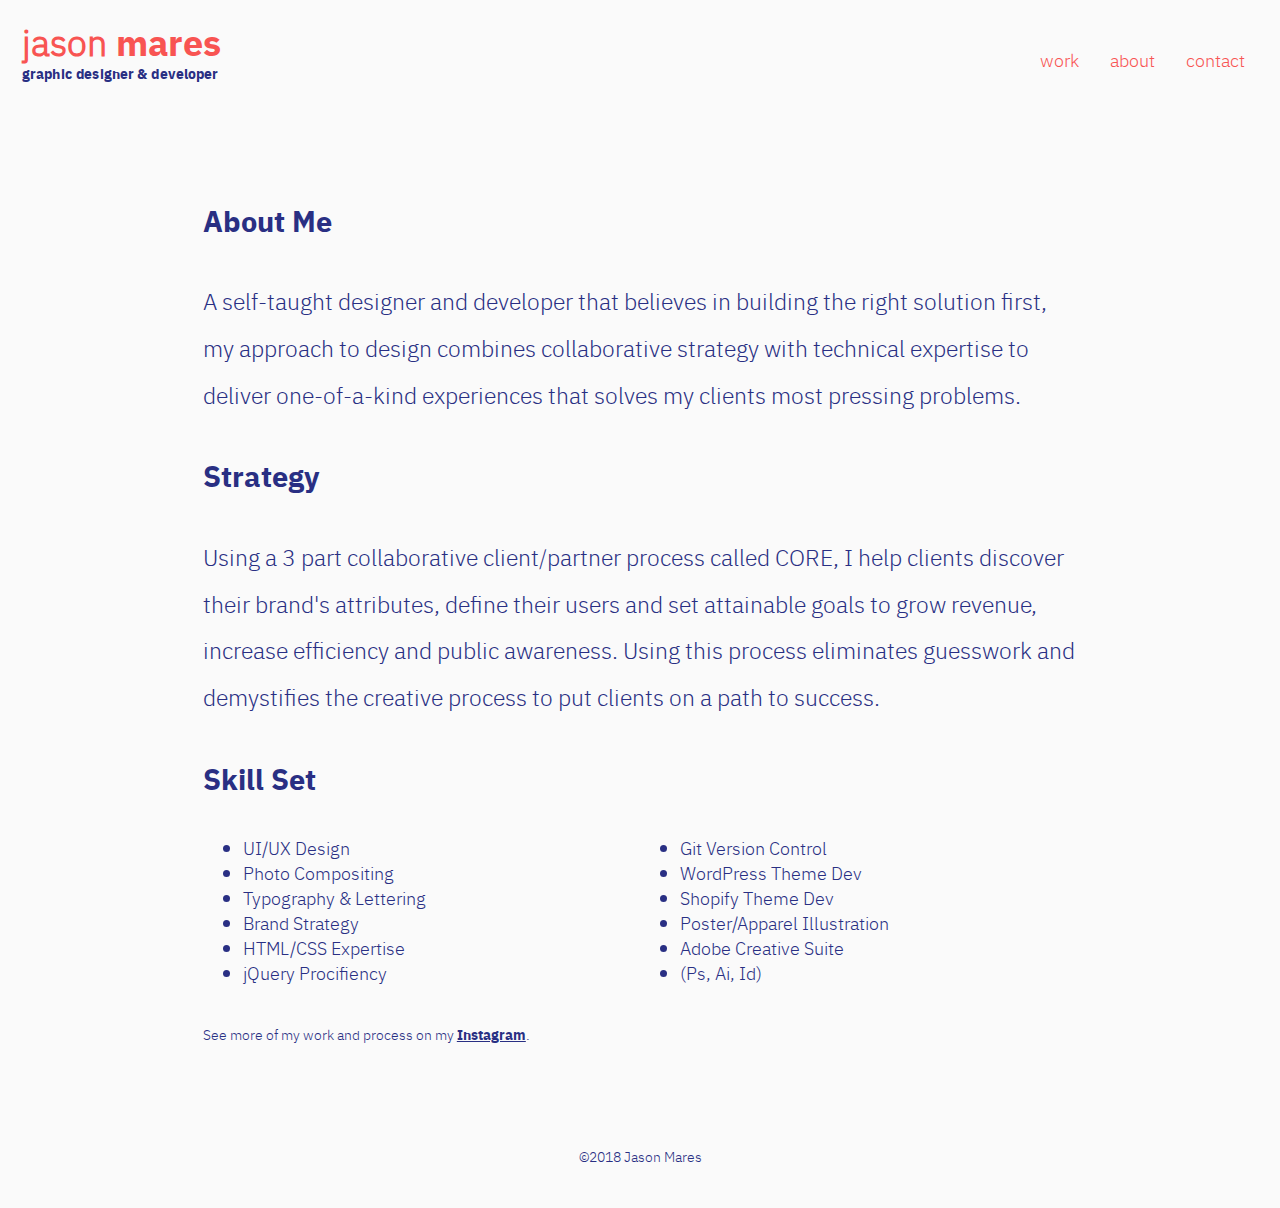
==== commit 67ba9cbd: "updated about and contact pages" ====
--- a/about/index.html
+++ b/about/index.html
@@ -80,5 +80,12 @@
         </div>
     </section>
 
+
+
+    <br>
+    <br>
+    <p class="center small">©2018 Jason Mares</p>
+    <br>
+
 </body>
 </html>--- a/style.css
+++ b/style.css
@@ -549,11 +549,11 @@
   opacity: 0.6;
   text-indent: -9999px;
   overflow: hidden;
-  top: 0;
+  height: 40px;
   bottom: 0;
   left: 0;
-  background: #000000 url("/images/themes.gif") no-repeat left 50%;
-  width: 38px;
+  background: #292f83 url("/images/themes.gif") no-repeat left 50%;
+  width: 40px;
 }
 .large-btns_nav:active {
   opacity: 1.0;
@@ -900,6 +900,7 @@
   font-size: 1em;
   margin-top: 0.5em;
   color: #292f83;
+  padding: 0px;
 }
 @media (max-width: 410px) {
   #name-logo h2 {
@@ -1498,19 +1499,12 @@
 #about {
   width: 100%;
   margin: 0 auto;
-  padding: 9em 0em;
-  background-color: #292f83;
-  background-repeat: repeat;
-  color: #fafafa;
-}
-#about a {
-  color: #fafafa;
+  padding: 9em 0em 1em;
 }
 #about .container {
   max-width: 874.375px;
 }
 #about p {
-  color: #fafafa;
   margin-bottom: 22px;
 }
 @media (max-width: 768px) {
@@ -1539,11 +1533,9 @@
 #contact {
   width: 100%;
   margin-bottom: 0em;
-  padding: 3em 0em;
+  padding: 9em 0em 1em;
   box-sizing: border-box;
   margin-top: 22px;
-  background-color: #f85452;
-  background-repeat: repeat;
 }
 #contact form {
   max-width: 546.484375px;
@@ -1563,7 +1555,6 @@
 }
 #contact h2 {
   font-size: 2.6em;
-  color: #fafafa;
 }
 #contact input,
 #contact textarea,
